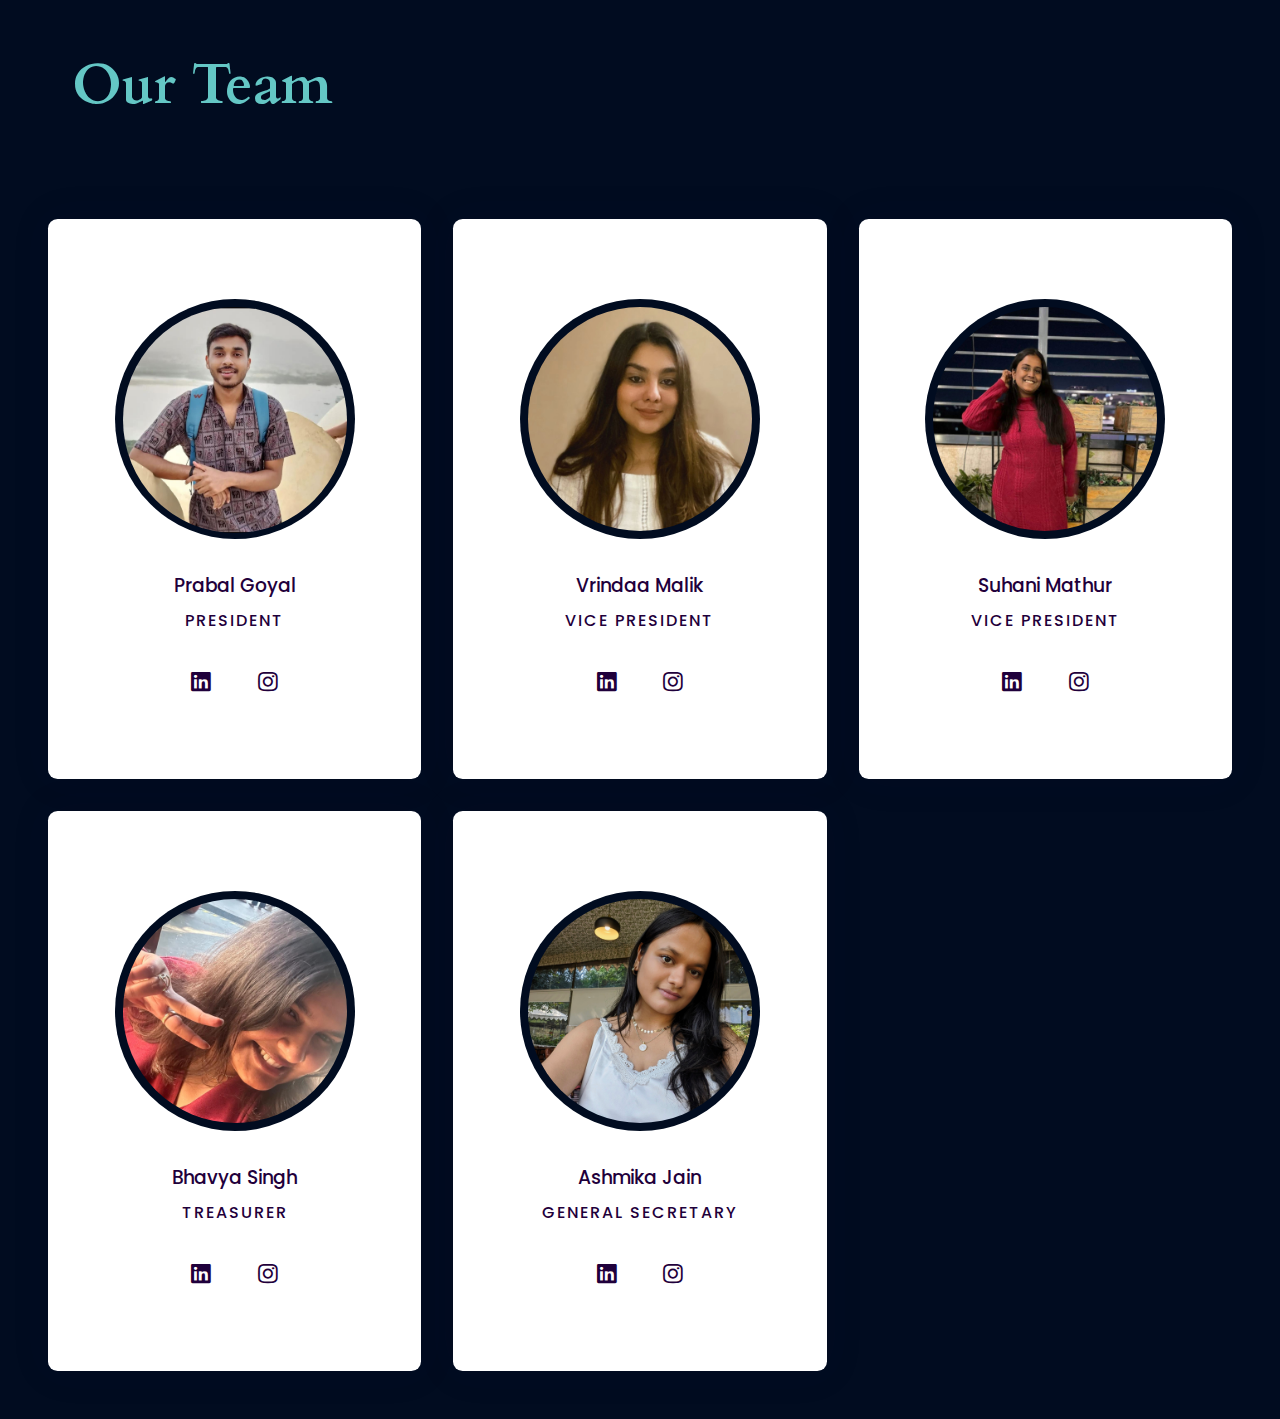
==== Our Team/index.html @ 27aadf21 "Add files via upload" ====
<!DOCTYPE html>
<html lang="en">
  <head>
    <meta name="viewport" content="width=device-width, initial-scale=1.0" />
    <title>Responsive Our Team Section</title>
    <!-- Font Awesome -->
    <link
      rel="stylesheet"
      href="https://cdnjs.cloudflare.com/ajax/libs/font-awesome/5.15.4/css/all.min.css"
    />
    <!-- Google Font -->
    <link
      href="https://fonts.googleapis.com/css2?family=Poppins:wght@300;500;600&display=swap"
      rel="stylesheet"
    />
    <!-- Stylesheet -->
    <link rel="stylesheet" href="style.css" />
  </head>
  <body>
    <section id="Team">
      <div class="row">
        <h1>Our Team</h1>
      </div>
      <div class="row">
        <!-- Column 1-->
        <div class="column">
          <div class="card">
            <div class="img-container">
              <img src="Prabal Goyal- President .jpg" />
            </div>
            <h3>Prabal Goyal</h3>
            <p>President</p>
            <div class="icons">
              <a href="http://linkedin.com/in/prabal-goyal-a0a41a210">
                <i class="fab fa-linkedin"></i>
              </a>
              <a href="https://www.instagram.com/prabal__goyal?igsh=MXBhY2VzMG5kbjIzZQ==">
                <i class="fab fa-instagram"></i>
              </a>
            </div>
          </div>
        </div>
        <!-- Column 2-->
        <div class="column">
          <div class="card">
            <div class="img-container">
              <img src="Vrindaa Malik- Vice President photo resize.jpeg" />
            </div>
            <h3>Vrindaa Malik</h3>
            <p>Vice President</p>
            <div class="icons">
              
              <a href="http://linkedin.com/in/vrindaa-malik-4216bb208">
                <i class="fab fa-linkedin"></i>
              </a>
              <a href="https://www.instagram.com/vrindaamalik?igsh=b3c5NHlxZW96aG05">
                <i class="fab fa-instagram"></i>
              </a>
            </div>
          </div>
        </div>
        <!-- Column 3-->
        <div class="column">
          <div class="card">
            <div class="img-container">
              <img src="Suhani Mathur- Vice President  .jpeg" />
            </div>
            <h3>Suhani Mathur</h3>
            <p>Vice President</p>
            <div class="icons">
              <a href="http://linkedin.com/in/suhani-mathur-89a7a9207">
                <i class="fab fa-linkedin"></i>
              </a>
              <a href="https://www.instagram.com/suhani._.mathur?igsh=cGo4c2t4eWNoYWE4">
                <i class="fab fa-instagram"></i>
              </a>
              
            </div>
          </div>
        </div>
        <div class="column">
          <div class="card">
            <div class="img-container">
              <img src="Bhavya Singh - Treasurer (1).jpg" />
            </div>
            <h3>Bhavya Singh</h3>
            <p>Treasurer</p>
            <div class="icons">
              <a href="http://linkedin.com/in/bhavya-singh-43b842201">
                <i class="fab fa-linkedin"></i>
              </a>
              <a href="https://www.instagram.com/lezskip?igsh=dWx2eGJsa2k1dXJj">
                <i class="fab fa-instagram"></i>
              </a>
            </div>
          </div>
        </div>
        <div class="column">
          <div class="card">
            <div class="img-container">
              <img src="Ashmika Jain- General Secretary  (1).jpg" />
            </div>
            <h3>Ashmika Jain</h3>
            <p>General Secretary</p>
            <div class="icons">
              
              <a href="http://linkedin.com/in/ashmika-jain-83183a23a">
                <i class="fab fa-linkedin"></i>
              </a>
              <a href="https://www.instagram.com/ashmikajain10?igsh=Nno2cWNxdTNvb3g2">
                <i class="fab fa-instagram"></i>
              </a>
            </div>
          </div>
        </div>
      </div>
    </section>
  </body>
</html>
---- Our Team/style.css ----
@import url('https://fonts.googleapis.com/css2?family=Cardo:wght@700&display=swap');

* {
    padding: 0;
    margin: 0;
    box-sizing: border-box;
    font-family: "Poppins", sans-serif;
  }
  #Team {
    background-color: #010C20;
  }
  .row {
    display: flex;
    flex-wrap: wrap;
    padding: 2em 1em;
    text-align: center;
  }
  .column {
    width: 100%;
    padding: 0.5em 0;
    margin-top: 2em;
  }
  h1 {
    width: 100%;
    text-align: left;
    font-size: 3.5em;
    margin-left: 40px;
    color: #64c7c5;
    font-family: 'Cardo', serif;
  }
  .card {
    box-shadow: 0 0 2.4em rgba(25, 0, 58, 0.1);
    padding: 2em 1em;
    border-radius: 0.6em;
    color: #1f003b;
    cursor: pointer;
    transition: 1s;
    background-color: #ffffff;
  }
  .card .img-container {
    width: 15em;
    height: 15em;
    background-color: #010C20;
    padding: 0.5em;
    border-radius: 50%;
    margin: 0 auto 2em auto;
  }
  .card img {
    width: 100%;
    border-radius: 50%;
  }
  .card h3 {
    font-weight: 500;
  }
  .card p {
    font-weight: 500;
    text-transform: uppercase;
    margin: 0.5em 0 2em 0;
    letter-spacing: 2px;
  }
  .icons {
    width: 50%;
    min-width: 180px;
    margin: auto;
    display: flex;
    justify-content: space-evenly;
  }
  .card a {
    text-decoration: none;
    color: inherit;
    font-size: 1.4em;
  }
  .card:hover {
    background: linear-gradient(#6045ea, #8567f7);
    color: #ffffff;
  }
  .card:hover .img-container {
    transform: scale(1.1);
  }
  .row:nth-child(2){
    background-size: cover;
  }
  @media screen and (min-width: 768px) {
    section {
      padding: 1em 7em;
    }
  }
  @media screen and (min-width: 992px) {
    section {
      padding: 1em;
    }
    .card {
      padding: 5em 1em;
    }
    .column {
      flex: 0 0 33.33%;
      max-width: 33.33%;
      padding: 0 1em;
    }
  }
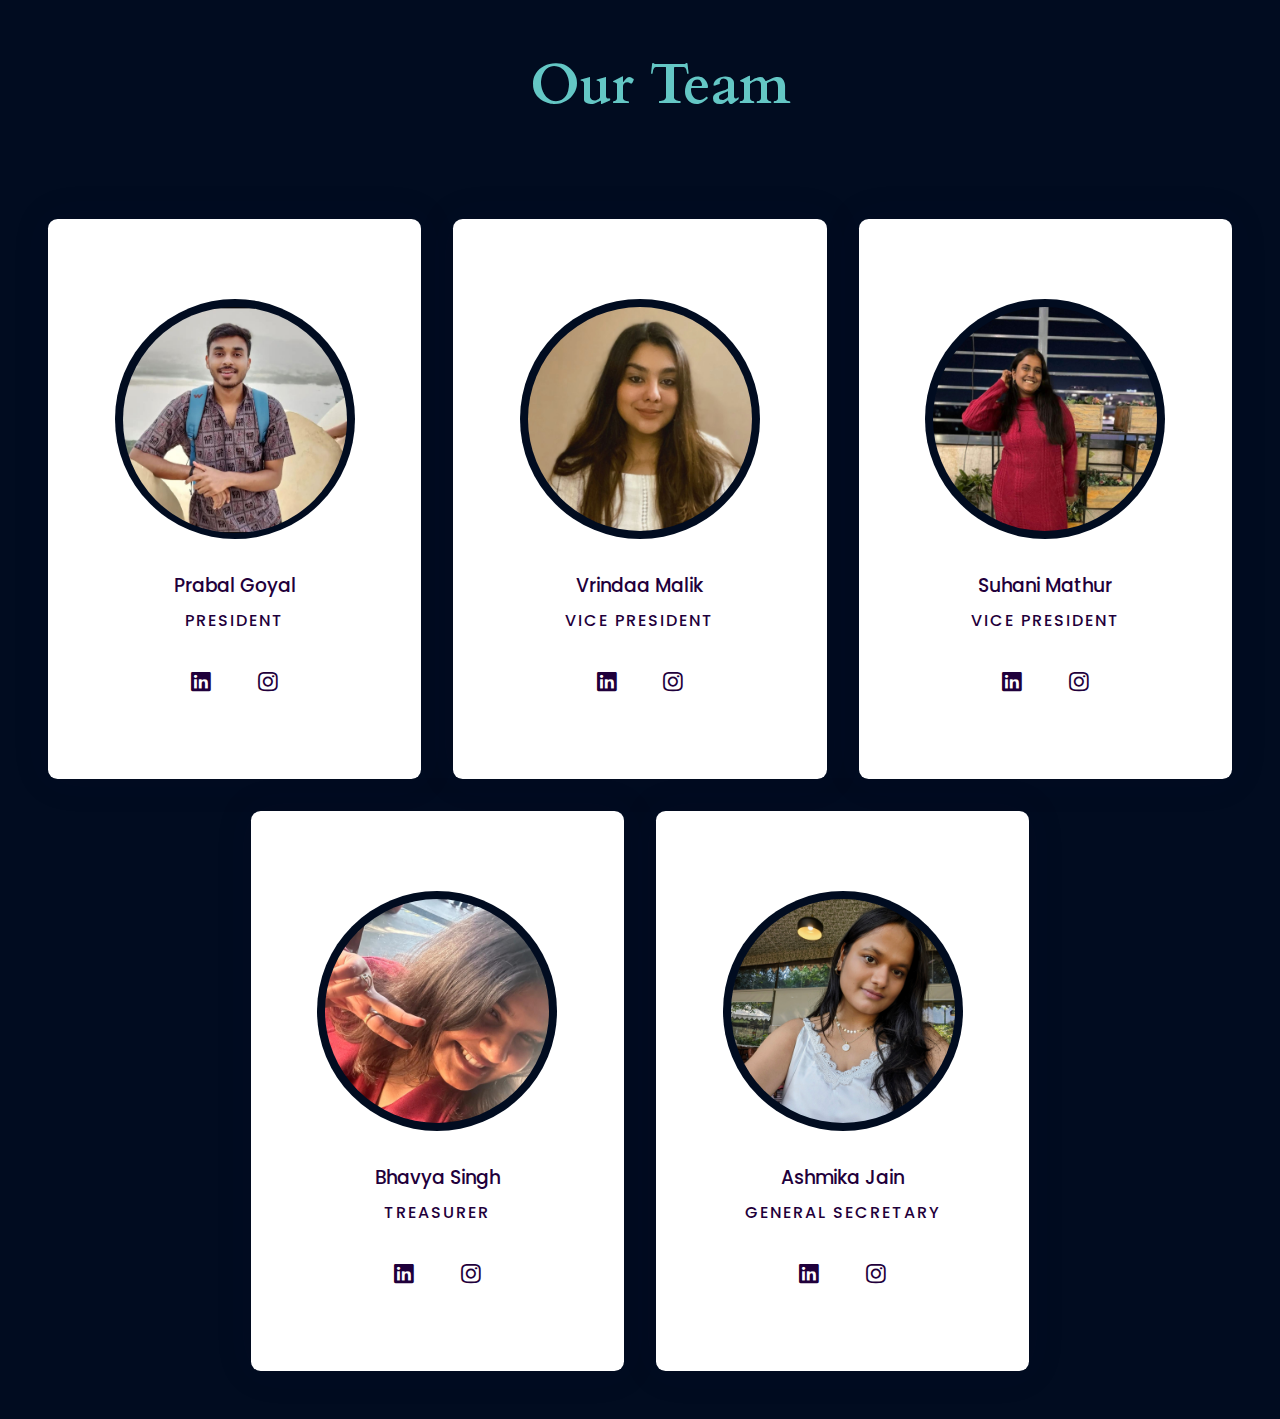
==== commit c9611e50: "Add files via upload" ====
--- a/Our Team/index.html
+++ b/Our Team/index.html
@@ -1,23 +1,20 @@
 <!DOCTYPE html>
 <html lang="en">
-  <head>
-    <meta name="viewport" content="width=device-width, initial-scale=1.0" />
-    <title>Responsive Our Team Section</title>
-    <!-- Font Awesome -->
-    <link
-      rel="stylesheet"
-      href="https://cdnjs.cloudflare.com/ajax/libs/font-awesome/5.15.4/css/all.min.css"
-    />
-    <!-- Google Font -->
-    <link
-      href="https://fonts.googleapis.com/css2?family=Poppins:wght@300;500;600&display=swap"
-      rel="stylesheet"
-    />
-    <!-- Stylesheet -->
-    <link rel="stylesheet" href="style.css" />
-  </head>
-  <body>
-    <section id="Team">
+
+<head>
+  <meta name="viewport" content="width=device-width, initial-scale=1.0" />
+  <title>Responsive Our Team Section</title>
+  <!-- Font Awesome -->
+  <link rel="stylesheet" href="https://cdnjs.cloudflare.com/ajax/libs/font-awesome/5.15.4/css/all.min.css" />
+  <!-- Google Font -->
+  <link href="https://fonts.googleapis.com/css2?family=Poppins:wght@300;500;600&display=swap" rel="stylesheet" />
+  <!-- Stylesheet -->
+  <link rel="stylesheet" href="style.css" />
+</head>
+
+<body>
+  <section id="Team">
+    <div class="ourteam">
       <div class="row">
         <h1>Our Team</h1>
       </div>
@@ -49,7 +46,7 @@
             <h3>Vrindaa Malik</h3>
             <p>Vice President</p>
             <div class="icons">
-              
+
               <a href="http://linkedin.com/in/vrindaa-malik-4216bb208">
                 <i class="fab fa-linkedin"></i>
               </a>
@@ -74,46 +71,50 @@
               <a href="https://www.instagram.com/suhani._.mathur?igsh=cGo4c2t4eWNoYWE4">
                 <i class="fab fa-instagram"></i>
               </a>
-              
+
             </div>
           </div>
         </div>
-        <div class="column">
-          <div class="card">
-            <div class="img-container">
-              <img src="Bhavya Singh - Treasurer (1).jpg" />
-            </div>
-            <h3>Bhavya Singh</h3>
-            <p>Treasurer</p>
-            <div class="icons">
-              <a href="http://linkedin.com/in/bhavya-singh-43b842201">
-                <i class="fab fa-linkedin"></i>
-              </a>
-              <a href="https://www.instagram.com/lezskip?igsh=dWx2eGJsa2k1dXJj">
-                <i class="fab fa-instagram"></i>
-              </a>
+        <div class="secondary">
+          <div class="column">
+            <div class="card">
+              <div class="img-container">
+                <img src="Bhavya Singh - Treasurer (1).jpg" />
+              </div>
+              <h3>Bhavya Singh</h3>
+              <p>Treasurer</p>
+              <div class="icons">
+                <a href="http://linkedin.com/in/bhavya-singh-43b842201">
+                  <i class="fab fa-linkedin"></i>
+                </a>
+                <a href="https://www.instagram.com/lezskip?igsh=dWx2eGJsa2k1dXJj">
+                  <i class="fab fa-instagram"></i>
+                </a>
+              </div>
             </div>
           </div>
-        </div>
-        <div class="column">
-          <div class="card">
-            <div class="img-container">
-              <img src="Ashmika Jain- General Secretary  (1).jpg" />
-            </div>
-            <h3>Ashmika Jain</h3>
-            <p>General Secretary</p>
-            <div class="icons">
-              
-              <a href="http://linkedin.com/in/ashmika-jain-83183a23a">
-                <i class="fab fa-linkedin"></i>
-              </a>
-              <a href="https://www.instagram.com/ashmikajain10?igsh=Nno2cWNxdTNvb3g2">
-                <i class="fab fa-instagram"></i>
-              </a>
+          <div class="column">
+            <div class="card">
+              <div class="img-container">
+                <img src="Ashmika Jain- General Secretary  (1).jpg" />
+              </div>
+              <h3>Ashmika Jain</h3>
+              <p>General Secretary</p>
+              <div class="icons">
+
+                <a href="http://linkedin.com/in/ashmika-jain-83183a23a">
+                  <i class="fab fa-linkedin"></i>
+                </a>
+                <a href="https://www.instagram.com/ashmikajain10?igsh=Nno2cWNxdTNvb3g2">
+                  <i class="fab fa-instagram"></i>
+                </a>
+              </div>
             </div>
           </div>
         </div>
       </div>
-    </section>
-  </body>
+    </div>
+  </section>
+</body>
+
 </html>--- a/Our Team/style.css
+++ b/Our Team/style.css
@@ -8,6 +8,26 @@
   }
   #Team {
     background-color: #010C20;
+  }
+  .secondary{
+    width: 100%;
+    height: 100%;
+    display: flex;
+    align-items: center;
+    justify-content: center;
+    flex-wrap: wrap;
+  }
+  /* .secondary .column{
+    margin-right:30px;
+  } */
+
+  .ourteam{
+    display: flex;
+    height: 100%;
+    width: 100%;
+    flex-direction: column;
+    align-items: center;
+    justify-content: center;
   }
   .row {
     display: flex;
@@ -84,6 +104,18 @@
     section {
       padding: 1em 7em;
     }
+    /* .secondary{
+      display: flex;
+      flex-direction: column;
+      flex-wrap: wrap;
+    } */
+    /* .ourteam{
+      display: flex;
+      flex-direction: column;
+      align-items: center;
+      justify-content: center;
+
+    } */
   }
   @media screen and (min-width: 992px) {
     section {
@@ -97,4 +129,15 @@
       max-width: 33.33%;
       padding: 0 1em;
     }
+    /* .ourteam{
+      display: flex;
+      flex-direction: column;
+      align-items: center;
+      justify-content: center;
+    } */
+    /* .secondary{
+      display: flex;
+      flex-direction: column;
+      flex-wrap: wrap;
+    } */
   }